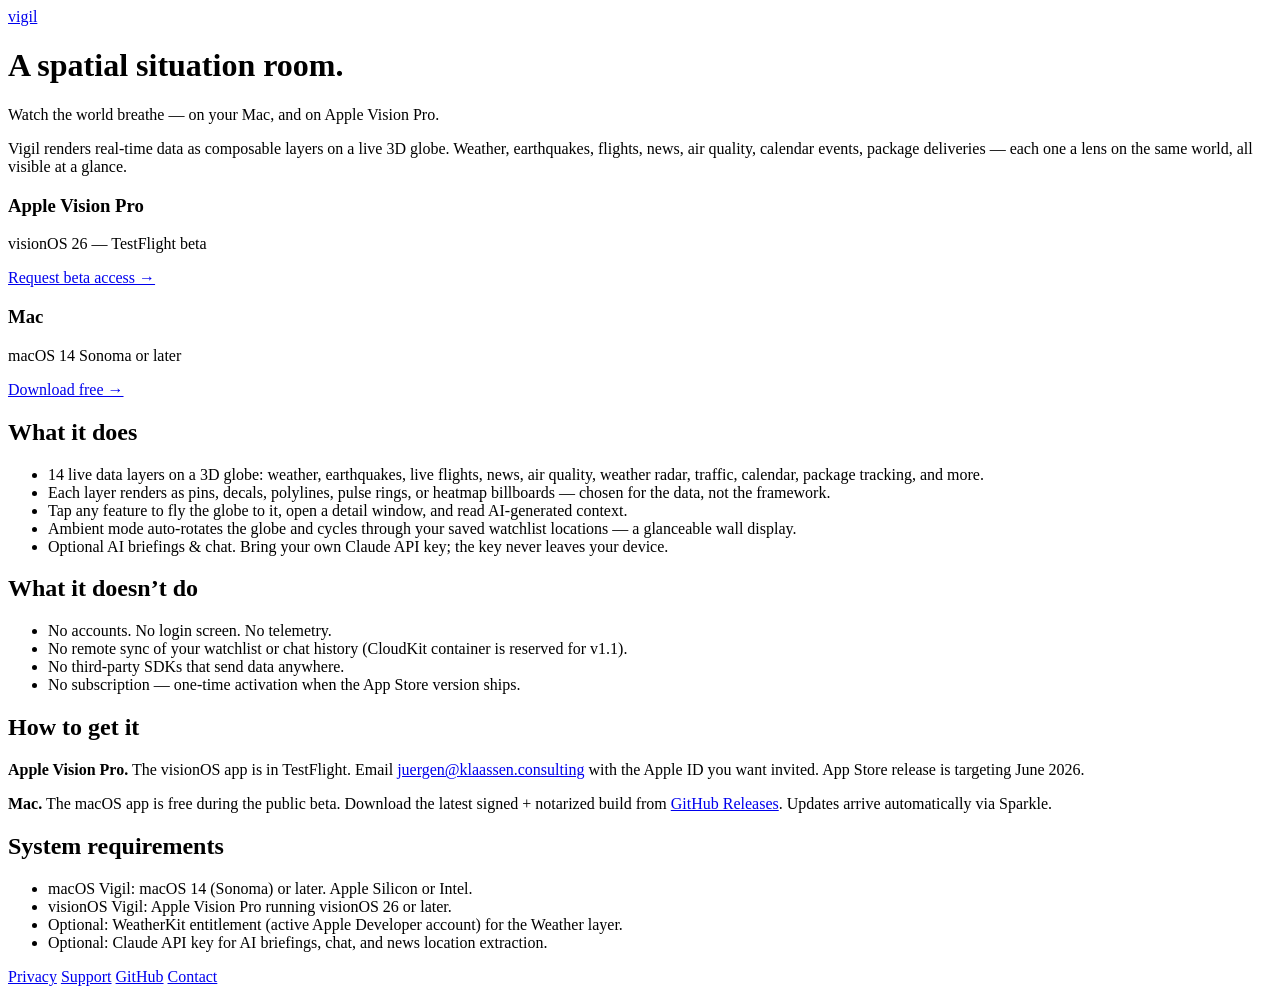
==== index.html @ 6830c687 "Initial: Vigil marketing site, privacy policy, support page Static GH Pages site mirroring the hush-" ====
<!DOCTYPE html>
<html lang="en">
<head>
    <meta charset="UTF-8">
    <meta name="viewport" content="width=device-width, initial-scale=1.0">
    <title>Vigil — A spatial situation room for your Mac and Apple Vision Pro</title>
    <meta name="description" content="Vigil renders weather, earthquakes, flights, news, and more on a live 3D globe. On your Mac and Apple Vision Pro. Local-first, BYOK, no tracking.">
    <meta property="og:title" content="Vigil — A spatial situation room for your Mac and Apple Vision Pro">
    <meta property="og:description" content="Weather, earthquakes, flights, news, and more on a live 3D globe. Local-first, BYOK, no tracking.">
    <meta property="og:type" content="website">
    <meta property="og:url" content="https://juergen-kc.github.io/vigil-site/">
    <link rel="icon" type="image/svg+xml" href="/vigil-site/assets/favicon.svg">
    <link rel="stylesheet" href="/vigil-site/assets/styles.css">
</head>
<body>
    <main>
        <header>
            <a class="brand" href="/vigil-site/">vigil<span class="pulse" aria-hidden="true"></span></a>
        </header>

        <h1>A spatial situation room.</h1>
        <p class="subtitle">Watch the world breathe — on your Mac, and on Apple Vision Pro.</p>

        <p class="lead">Vigil renders real-time data as composable layers on a live 3D globe. Weather, earthquakes, flights, news, air quality, calendar events, package deliveries — each one a lens on the same world, all visible at a glance.</p>

        <div class="platforms">
            <div class="platform">
                <h3>Apple Vision Pro</h3>
                <p class="meta">visionOS&nbsp;26 — TestFlight beta</p>
                <a class="cta" href="mailto:juergen@klaassen.consulting?subject=Vigil%20visionOS%20TestFlight">Request beta access &rarr;</a>
            </div>
            <div class="platform">
                <h3>Mac</h3>
                <p class="meta">macOS&nbsp;14 Sonoma or later</p>
                <a class="cta" href="https://github.com/juergen-kc/Vigil/releases/latest">Download free &rarr;</a>
            </div>
        </div>

        <h2>What it does</h2>
        <ul class="bare">
            <li>14 live data layers on a 3D globe: weather, earthquakes, live flights, news, air quality, weather radar, traffic, calendar, package tracking, and more.</li>
            <li>Each layer renders as pins, decals, polylines, pulse rings, or heatmap billboards — chosen for the data, not the framework.</li>
            <li>Tap any feature to fly the globe to it, open a detail window, and read AI-generated context.</li>
            <li>Ambient mode auto-rotates the globe and cycles through your saved watchlist locations — a glanceable wall display.</li>
            <li>Optional AI briefings &amp; chat. Bring your own Claude API key; the key never leaves your device.</li>
        </ul>

        <h2>What it doesn&rsquo;t do</h2>
        <ul class="bare">
            <li>No accounts. No login screen. No telemetry.</li>
            <li>No remote sync of your watchlist or chat history (CloudKit container is reserved for v1.1).</li>
            <li>No third-party SDKs that send data anywhere.</li>
            <li>No subscription &mdash; one-time activation when the App Store version ships.</li>
        </ul>

        <h2>How to get it</h2>
        <p><strong>Apple Vision Pro.</strong> The visionOS app is in TestFlight. Email <a href="mailto:juergen@klaassen.consulting?subject=Vigil%20visionOS%20TestFlight">juergen@klaassen.consulting</a> with the Apple ID you want invited. App Store release is targeting June 2026.</p>
        <p><strong>Mac.</strong> The macOS app is free during the public beta. Download the latest signed&nbsp;+&nbsp;notarized build from <a href="https://github.com/juergen-kc/Vigil/releases/latest">GitHub Releases</a>. Updates arrive automatically via Sparkle.</p>

        <h2>System requirements</h2>
        <ul class="bare">
            <li>macOS Vigil: macOS&nbsp;14 (Sonoma) or later. Apple Silicon or Intel.</li>
            <li>visionOS Vigil: Apple Vision Pro running visionOS&nbsp;26 or later.</li>
            <li>Optional: WeatherKit entitlement (active Apple Developer account) for the Weather layer.</li>
            <li>Optional: Claude API key for AI briefings, chat, and news location extraction.</li>
        </ul>

        <footer>
            <a href="/vigil-site/privacy/">Privacy</a>
            <a href="/vigil-site/support/">Support</a>
            <a href="https://github.com/juergen-kc/Vigil">GitHub</a>
            <a href="mailto:juergen@klaassen.consulting">Contact</a>
        </footer>
    </main>
</body>
</html>
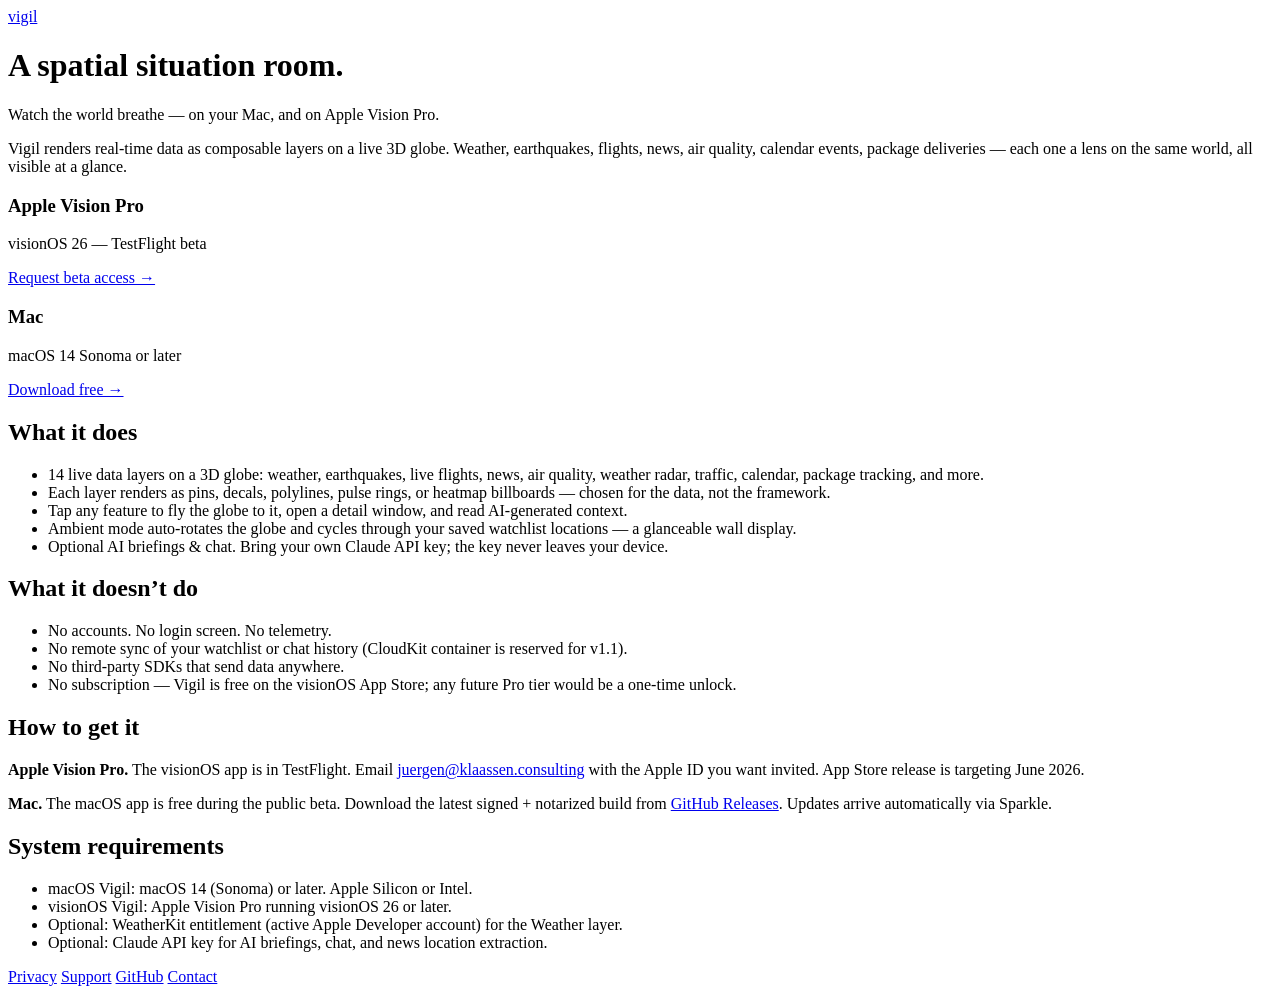
==== commit 38bf4e59: "Align pricing language with free v1.0 App Store launch The visionOS App Store v1.0 ships free with a" ====
--- a/index.html
+++ b/index.html
@@ -50,7 +50,7 @@
             <li>No accounts. No login screen. No telemetry.</li>
             <li>No remote sync of your watchlist or chat history (CloudKit container is reserved for v1.1).</li>
             <li>No third-party SDKs that send data anywhere.</li>
-            <li>No subscription &mdash; one-time activation when the App Store version ships.</li>
+            <li>No subscription &mdash; Vigil is free on the visionOS App Store; any future Pro tier would be a one-time unlock.</li>
         </ul>
 
         <h2>How to get it</h2>
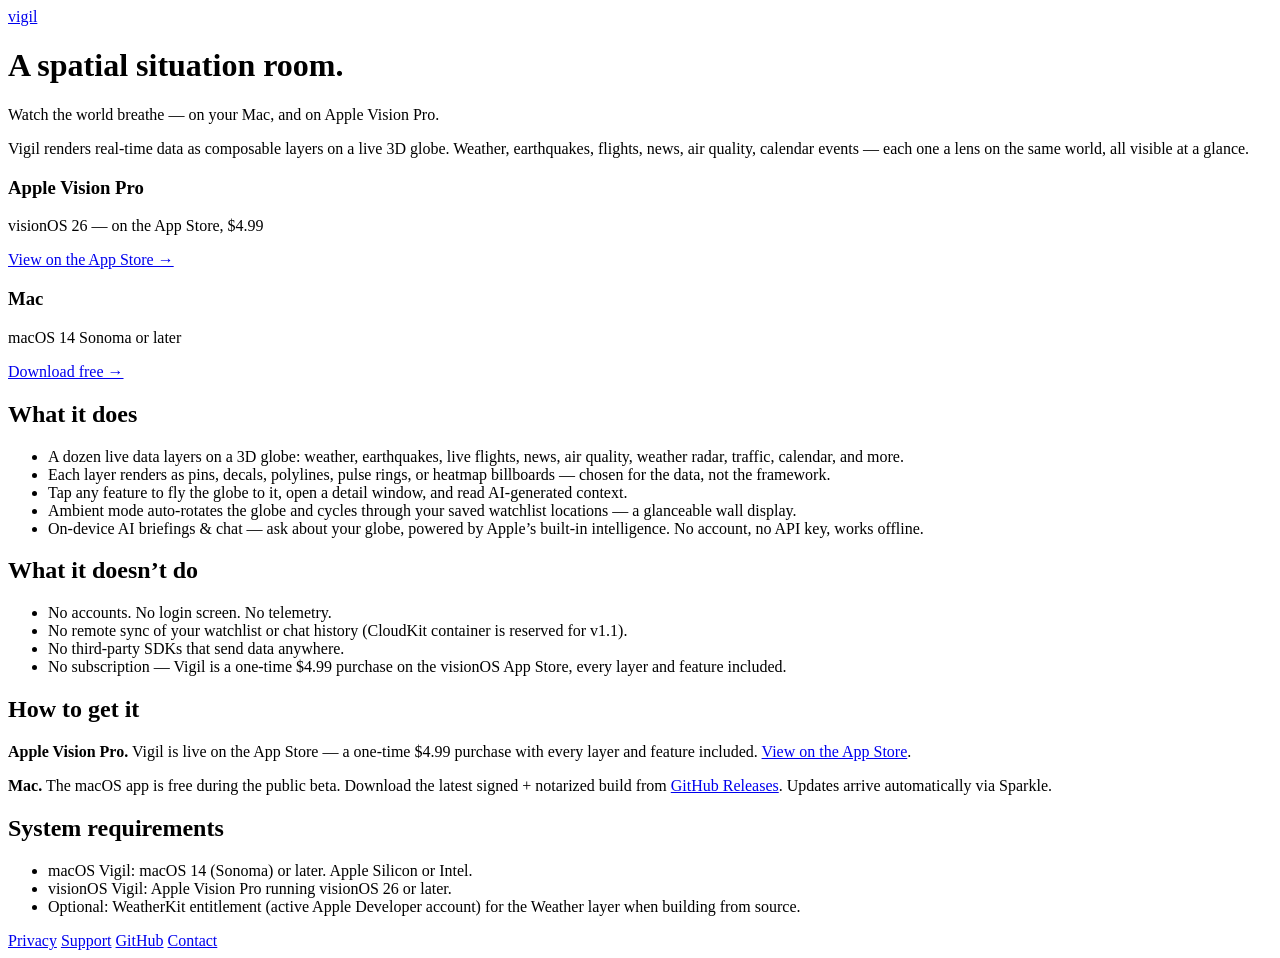
==== commit da776431: "Site: reflect live paid App Store launch + on-device AI Both pages were still pre-launch (TestFlight" ====
--- a/index.html
+++ b/index.html
@@ -4,9 +4,9 @@
     <meta charset="UTF-8">
     <meta name="viewport" content="width=device-width, initial-scale=1.0">
     <title>Vigil — A spatial situation room for your Mac and Apple Vision Pro</title>
-    <meta name="description" content="Vigil renders weather, earthquakes, flights, news, and more on a live 3D globe. On your Mac and Apple Vision Pro. Local-first, BYOK, no tracking.">
+    <meta name="description" content="Vigil renders weather, earthquakes, flights, news, and more on a live 3D globe. On your Mac and Apple Vision Pro. Local-first, on-device AI, no tracking.">
     <meta property="og:title" content="Vigil — A spatial situation room for your Mac and Apple Vision Pro">
-    <meta property="og:description" content="Weather, earthquakes, flights, news, and more on a live 3D globe. Local-first, BYOK, no tracking.">
+    <meta property="og:description" content="Weather, earthquakes, flights, news, and more on a live 3D globe. Local-first, on-device AI, no tracking.">
     <meta property="og:type" content="website">
     <meta property="og:url" content="https://juergen-kc.github.io/vigil-site/">
     <link rel="icon" type="image/svg+xml" href="/vigil-site/assets/favicon.svg">
@@ -21,13 +21,13 @@
         <h1>A spatial situation room.</h1>
         <p class="subtitle">Watch the world breathe — on your Mac, and on Apple Vision Pro.</p>
 
-        <p class="lead">Vigil renders real-time data as composable layers on a live 3D globe. Weather, earthquakes, flights, news, air quality, calendar events, package deliveries — each one a lens on the same world, all visible at a glance.</p>
+        <p class="lead">Vigil renders real-time data as composable layers on a live 3D globe. Weather, earthquakes, flights, news, air quality, calendar events — each one a lens on the same world, all visible at a glance.</p>
 
         <div class="platforms">
             <div class="platform">
                 <h3>Apple Vision Pro</h3>
-                <p class="meta">visionOS&nbsp;26 — TestFlight beta</p>
-                <a class="cta" href="mailto:juergen@klaassen.consulting?subject=Vigil%20visionOS%20TestFlight">Request beta access &rarr;</a>
+                <p class="meta">visionOS&nbsp;26 — on the App Store, $4.99</p>
+                <a class="cta" href="https://apps.apple.com/app/id6773060534">View on the App Store &rarr;</a>
             </div>
             <div class="platform">
                 <h3>Mac</h3>
@@ -38,11 +38,11 @@
 
         <h2>What it does</h2>
         <ul class="bare">
-            <li>14 live data layers on a 3D globe: weather, earthquakes, live flights, news, air quality, weather radar, traffic, calendar, package tracking, and more.</li>
+            <li>A dozen live data layers on a 3D globe: weather, earthquakes, live flights, news, air quality, weather radar, traffic, calendar, and more.</li>
             <li>Each layer renders as pins, decals, polylines, pulse rings, or heatmap billboards — chosen for the data, not the framework.</li>
             <li>Tap any feature to fly the globe to it, open a detail window, and read AI-generated context.</li>
             <li>Ambient mode auto-rotates the globe and cycles through your saved watchlist locations — a glanceable wall display.</li>
-            <li>Optional AI briefings &amp; chat. Bring your own Claude API key; the key never leaves your device.</li>
+            <li>On-device AI briefings &amp; chat &mdash; ask about your globe, powered by Apple&rsquo;s built-in intelligence. No account, no API key, works offline.</li>
         </ul>
 
         <h2>What it doesn&rsquo;t do</h2>
@@ -50,19 +50,18 @@
             <li>No accounts. No login screen. No telemetry.</li>
             <li>No remote sync of your watchlist or chat history (CloudKit container is reserved for v1.1).</li>
             <li>No third-party SDKs that send data anywhere.</li>
-            <li>No subscription &mdash; Vigil is free on the visionOS App Store; any future Pro tier would be a one-time unlock.</li>
+            <li>No subscription &mdash; Vigil is a one-time $4.99 purchase on the visionOS App Store, every layer and feature included.</li>
         </ul>
 
         <h2>How to get it</h2>
-        <p><strong>Apple Vision Pro.</strong> The visionOS app is in TestFlight. Email <a href="mailto:juergen@klaassen.consulting?subject=Vigil%20visionOS%20TestFlight">juergen@klaassen.consulting</a> with the Apple ID you want invited. App Store release is targeting June 2026.</p>
+        <p><strong>Apple Vision Pro.</strong> Vigil is live on the App Store &mdash; a one-time $4.99 purchase with every layer and feature included. <a href="https://apps.apple.com/app/id6773060534">View on the App&nbsp;Store</a>.</p>
         <p><strong>Mac.</strong> The macOS app is free during the public beta. Download the latest signed&nbsp;+&nbsp;notarized build from <a href="https://github.com/juergen-kc/Vigil/releases/latest">GitHub Releases</a>. Updates arrive automatically via Sparkle.</p>
 
         <h2>System requirements</h2>
         <ul class="bare">
             <li>macOS Vigil: macOS&nbsp;14 (Sonoma) or later. Apple Silicon or Intel.</li>
             <li>visionOS Vigil: Apple Vision Pro running visionOS&nbsp;26 or later.</li>
-            <li>Optional: WeatherKit entitlement (active Apple Developer account) for the Weather layer.</li>
-            <li>Optional: Claude API key for AI briefings, chat, and news location extraction.</li>
+            <li>Optional: WeatherKit entitlement (active Apple Developer account) for the Weather layer when building from source.</li>
         </ul>
 
         <footer>
